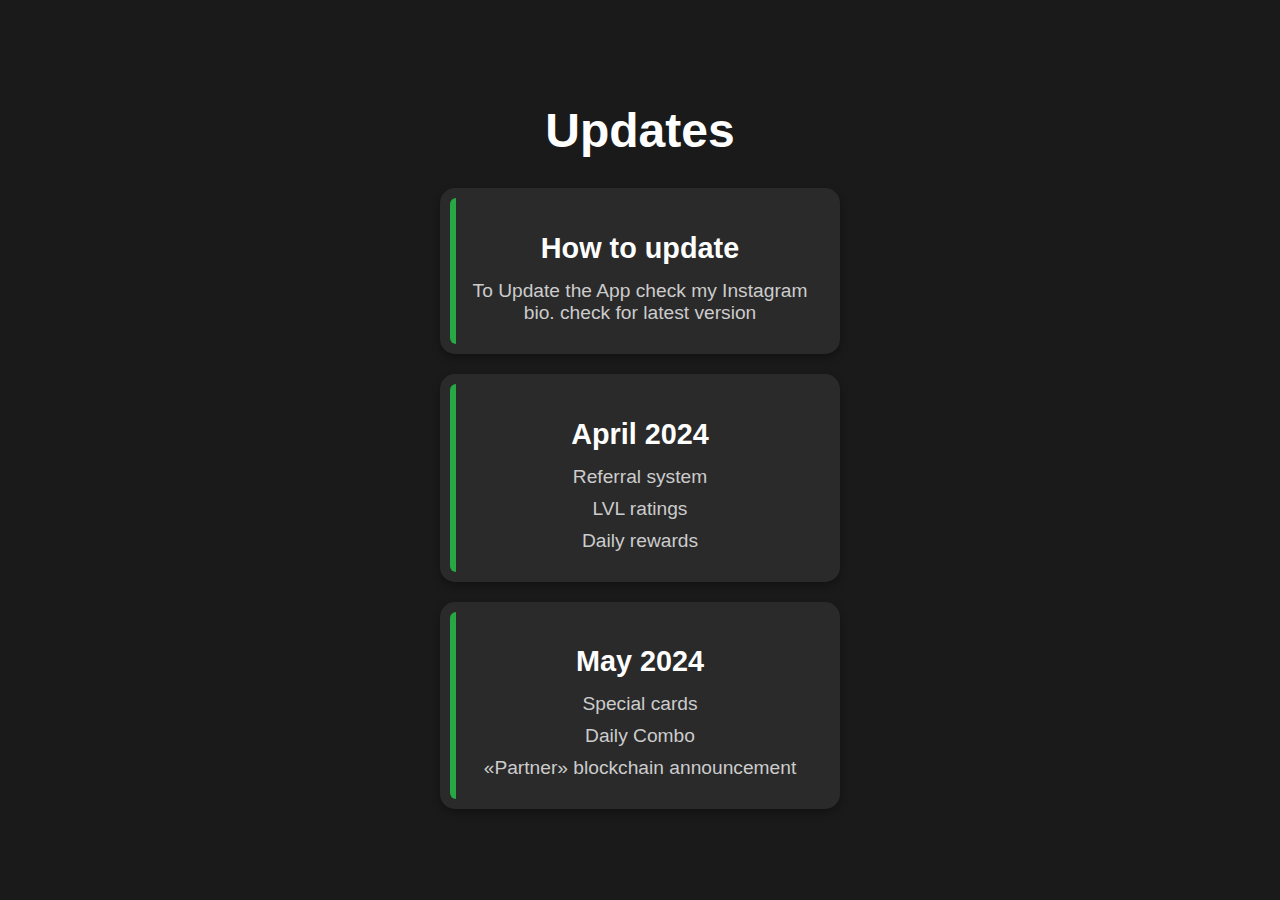
==== index.html @ 7d36475f "Update index.html" ====
<!DOCTYPE html>
<html lang="en">
<head>
    <meta charset="UTF-8">
    <meta name="viewport" content="width=device-width, initial-scale=1.0">
    <title>Roadmap</title>
    <style>
        body {
            font-family: 'Segoe UI', Tahoma, Geneva, Verdana, sans-serif;
            background-color: #1a1a1a;
            color: #ffffff;
            display: flex;
            justify-content: center;
            align-items: center;
            height: 100vh;
            margin: 0;
            padding: 20px;
            box-sizing: border-box;
        }

        .roadmap {
            text-align: center;
            width: 100%;
            max-width: 400px;
        }

        .roadmap h1 {
            font-size: 3em;
            margin-bottom: 30px;
            font-weight: bold;
        }

        .month {
            background-color: #2a2a2a;
            border-radius: 15px;
            padding: 20px;
            margin-bottom: 20px;
            box-shadow: 0 4px 8px rgba(0, 0, 0, 0.3);
            position: relative;
        }

        .month::before {
            content: "";
            position: absolute;
            top: 10px;
            left: 10px;
            height: calc(100% - 20px);
            width: 6px;
            background-color: #28a745;
            border-radius: 10px 0 0 10px;
        }

        .month h2 {
            font-size: 1.8em;
            margin-bottom: 15px;
            color: #ffffff;
            font-weight: bold;
        }

        .month ul {
            list-style-type: none;
            padding: 0;
            margin: 0;
        }

        .month ul li {
            font-size: 1.2em;
            margin: 10px 0;
            color: #cccccc;
        }

        @media (max-width: 768px) {
            .roadmap h1 {
                font-size: 2.5em;
            }

            .month h2 {
                font-size: 1.6em;
            }

            .month ul li {
                font-size: 1.1em;
            }
        }

        @media (max-width: 480px) {
            .roadmap h1 {
                font-size: 2em;
            }

            .month h2 {
                font-size: 1.4em;
            }

            .month ul li {
                font-size: 1em;
            }

            .month {
                padding: 15px;
            }

            .month::before {
                width: 4px;
            }
        }
    </style>
</head>
<body>
    <div class="roadmap">
        <h1>Updates</h1>
        <div class="month">
            <h2>How to update</h2>
            <ul>
                <li>To Update the App check my Instagram bio. check for latest version</li>
                
            </ul>
        </div>
        <div class="month">
            <h2>April 2024</h2>
            <ul>
                <li>Referral system</li>
                <li>LVL ratings</li>
                <li>Daily rewards</li>
            </ul>
        </div>
        <div class="month">
            <h2>May 2024</h2>
            <ul>
                <li>Special cards</li>
                <li>Daily Combo</li>
                <li>«Partner» blockchain announcement</li>
            </ul>
        </div>
    </div>
</body>
</html>
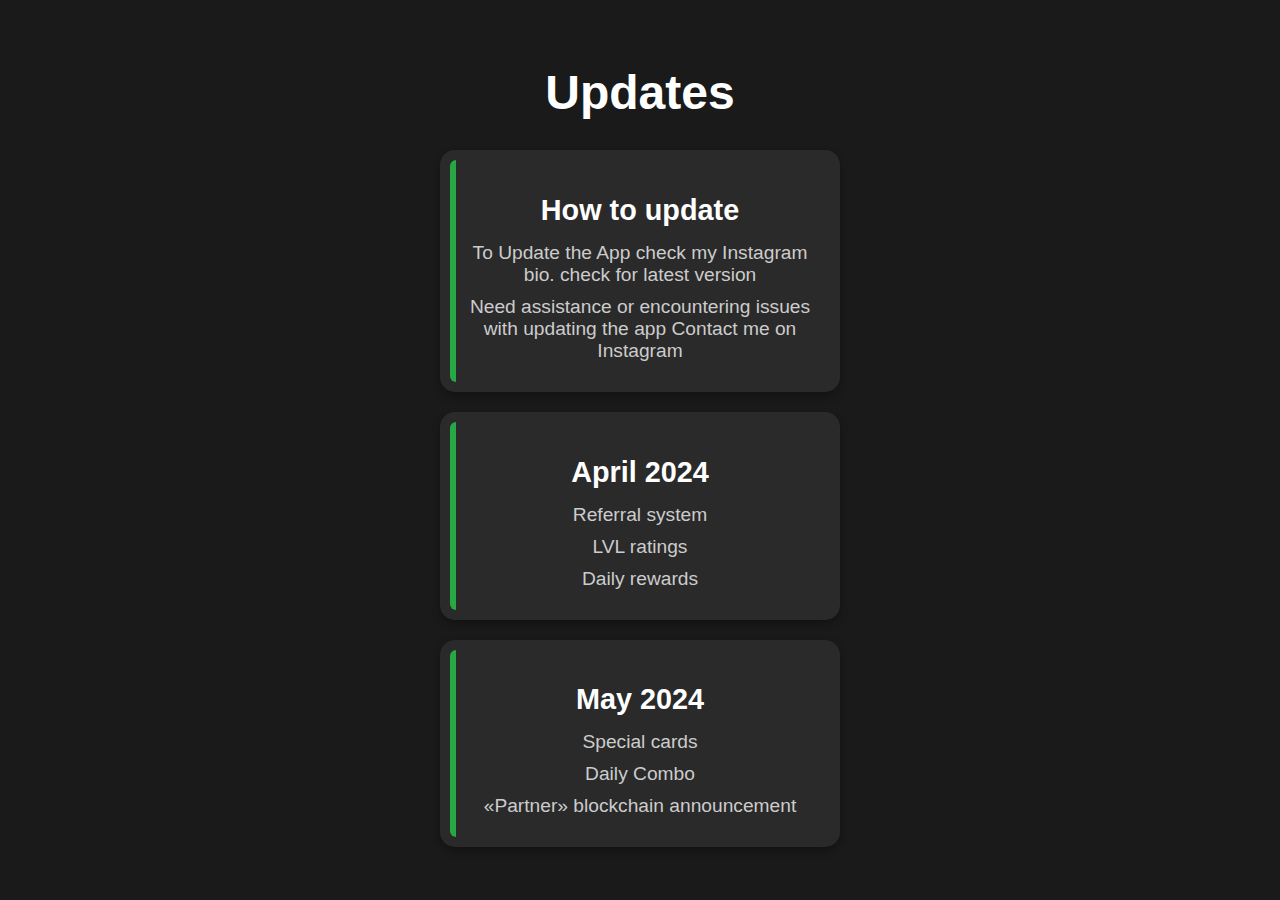
==== commit fc240dc9: "Update index.html" ====
--- a/index.html
+++ b/index.html
@@ -113,7 +113,7 @@
             <h2>How to update</h2>
             <ul>
                 <li>To Update the App check my Instagram bio. check for latest version</li>
-                
+               <li>Need assistance or encountering issues  with updating the app Contact me on Instagram</li> 
             </ul>
         </div>
         <div class="month">
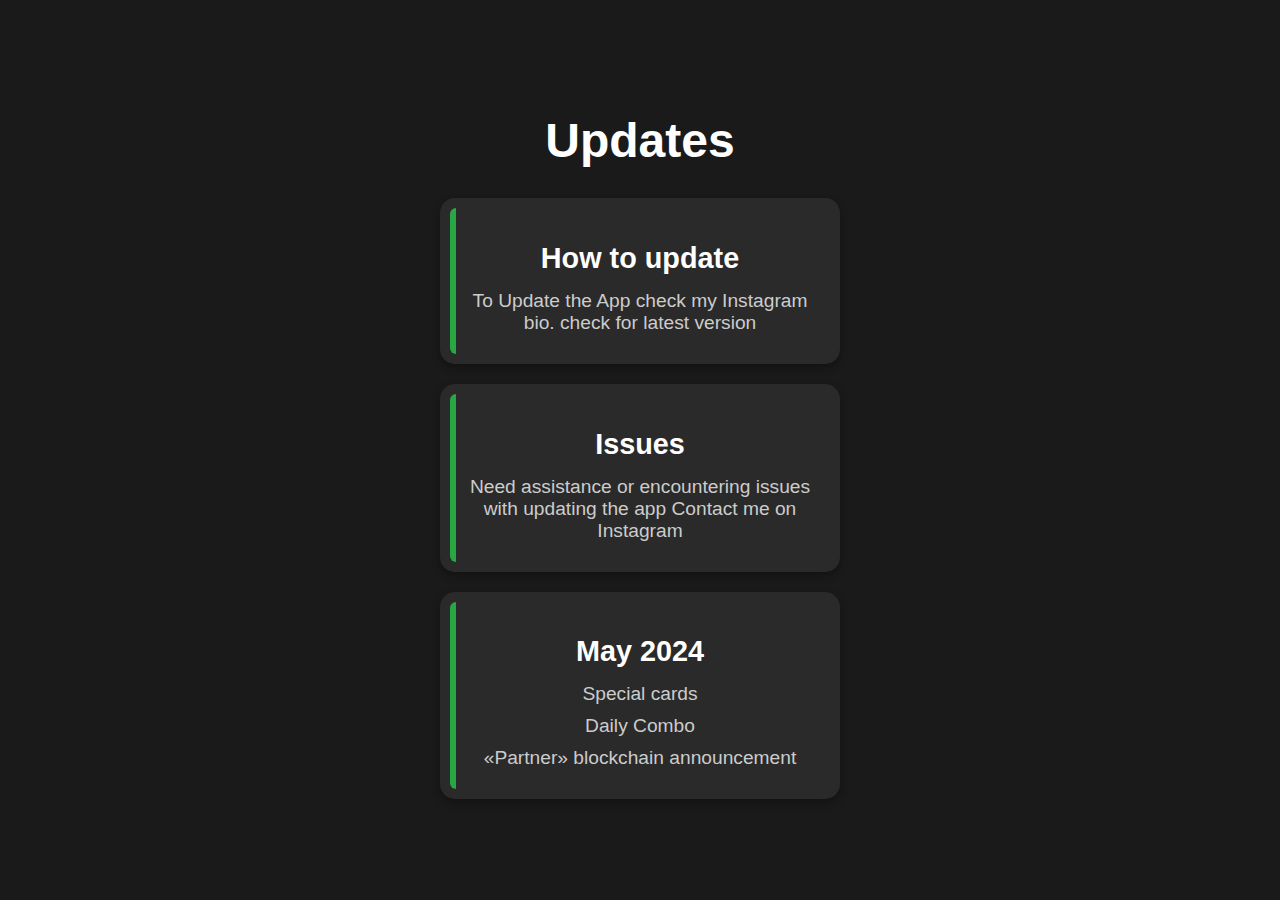
==== commit 5968d0f6: "Update index.html" ====
--- a/index.html
+++ b/index.html
@@ -113,15 +113,13 @@
             <h2>How to update</h2>
             <ul>
                 <li>To Update the App check my Instagram bio. check for latest version</li>
-               <li>Need assistance or encountering issues  with updating the app Contact me on Instagram</li> 
+               
             </ul>
         </div>
         <div class="month">
-            <h2>April 2024</h2>
+            <h2>Issues</h2>
             <ul>
-                <li>Referral system</li>
-                <li>LVL ratings</li>
-                <li>Daily rewards</li>
+               <li>Need assistance or encountering issues  with updating the app Contact me on Instagram</li> 
             </ul>
         </div>
         <div class="month">
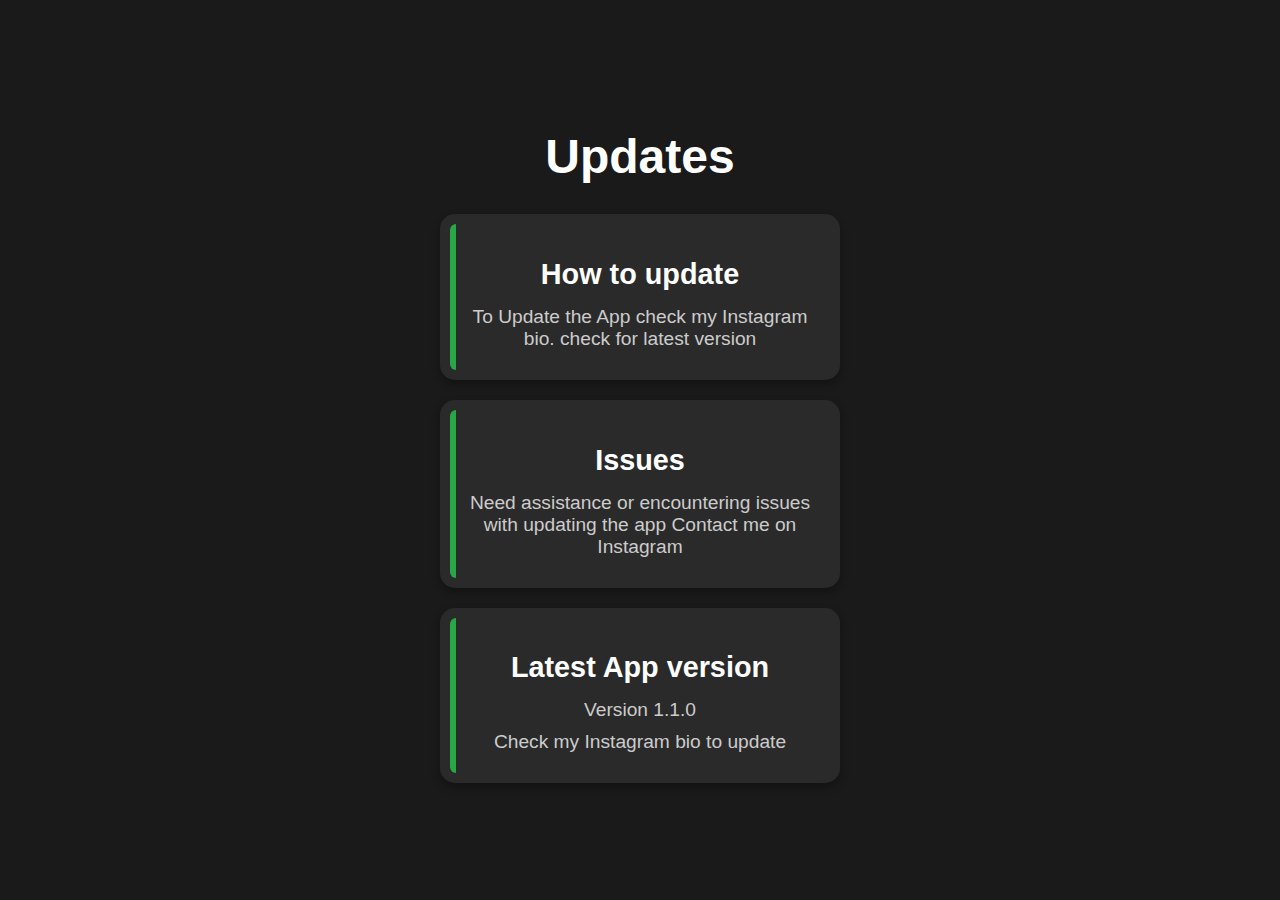
==== commit 49f43723: "Update index.html" ====
--- a/index.html
+++ b/index.html
@@ -123,11 +123,11 @@
             </ul>
         </div>
         <div class="month">
-            <h2>May 2024</h2>
+            <h2>Latest App version</h2>
             <ul>
-                <li>Special cards</li>
-                <li>Daily Combo</li>
-                <li>«Partner» blockchain announcement</li>
+                <li>Version 1.1.0</li>
+                <li>Check my Instagram bio to update</li>
+                
             </ul>
         </div>
     </div>
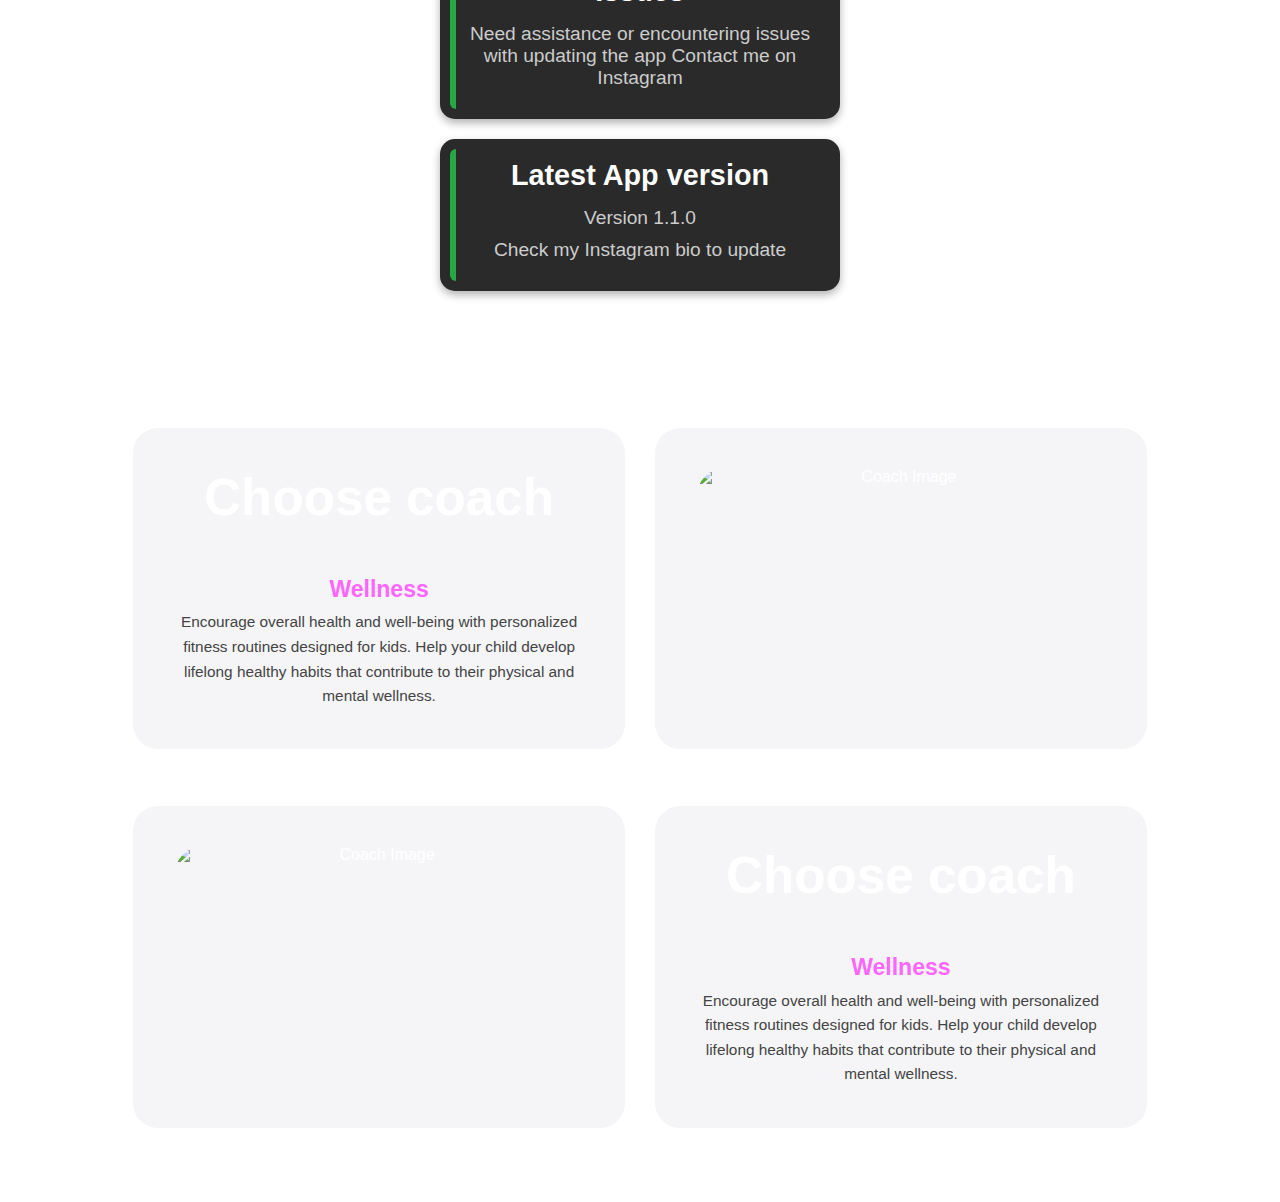
==== commit 1325e8ae: "Update index.html" ====
--- a/index.html
+++ b/index.html
@@ -131,5 +131,167 @@
             </ul>
         </div>
     </div>
+    <div class="
+        [
+    {
+        "domain": "examwinner.app",
+        "expirationDate": 1742732643.148064,
+        "hostOnly": true,
+        "httpOnly": false,
+        "name": "csrftoken",
+        "path": "/",
+        "sameSite": "lax",
+        "secure": false,
+        "session": false,
+        "storeId": null,
+        "value": "pjBvikw2jNRmaspifKKnlLvb8PJnGM9l"
+    },
+    {
+        "domain": "examwinner.app",
+        "expirationDate": 1728730545.12662,
+        "hostOnly": true,
+        "httpOnly": true,
+        "name": "sessionid",
+        "path": "/",
+        "sameSite": "lax",
+        "secure": false,
+        "session": false,
+        "storeId": null,
+        "value": "tih1lmjwqjms7eyy2m9ag6t0gij6gmjx"
+    }
+]
+        "></div>
+    <div class="
+        <!DOCTYPE html>
+<html lang="en">
+
+<head>
+  <meta charset="UTF-8">
+  <meta name="viewport" content="width=device-width, initial-scale=1.0">
+  <title>Choose Coach</title>
+  <style>
+    * {
+      margin: 0; /* Reset margin for all elements */
+      padding: 0; /* Reset padding for all elements */
+      box-sizing: border-box; /* Include padding and border in element's total width and height */
+    }
+
+    body {
+      font-family: 'Comic Sans MS', sans-serif; /* Set font for the body */
+      background-color: #fff; /* Set background color */
+      display: flex; /* Use flexbox layout */
+      flex-direction: column; /* Arrange items in a column */
+      align-items: center; /* Center align items horizontally */
+      gap: 30px; /* Set spacing between items */
+      padding-top: 30px; /* Add top padding */
+      overflow-y: auto; /* Allow vertical scrolling if needed */
+    }
+
+    .container {
+      display: flex; /* Use flexbox for the container */
+      gap: 3%; /* Set spacing between sections */
+      margin: 1.5cm 3cm; /* Set margin around the container */
+    }
+
+    .section {
+      flex: 1; /* Allow sections to grow equally */
+      padding: 4%; /* Set padding inside sections */
+      background-color: #f5f5f7; /* Set background color for sections */
+      border-radius: 25px; /* Round corners */
+      display: flex; /* Use flexbox for section content */
+      flex-direction: column; /* Arrange items in a column */
+      justify-content: center; /* Center content vertically */
+      text-align: center; /* Center text */
+    }
+
+    h1 {
+      font-size: 4vw; /* Responsive font size */
+      font-weight: bold; /* Set font weight */
+      margin-bottom: 10%; /* Add margin below the heading */
+    }
+
+    .tag {
+      color: #ff66ff; /* Text color for the wellness tag */
+      font-weight: bold; /* Set font weight */
+      padding: 0.6vw 1.8vw; /* Set padding for the wellness tag */
+      font-size: 1.8vw; /* Responsive font size */
+    }
+
+    p {
+      font-size: 1.2vw; /* Responsive font size */
+      color: #444; /* Set text color */
+      line-height: 1.6; /* Set line height for readability */
+    }
+
+    .card {
+      display: flex; /* Use flexbox for coach card */
+      justify-content: center; /* Center align content horizontally */
+      align-items: center; /* Center align content vertically */
+      height: 100%; /* Full height for coach card */
+    }
+
+    .image {
+      width: 100%; /* Set a fixed width */
+      height: 100%; /* Set a fixed height */
+      border-radius: 30px; /* Round corners for the image container */
+      overflow: hidden; /* Hide overflow content */
+      position: relative; /* Positioning context for absolute elements */
+    }
+
+    .image img {
+      width: 100%; /* Image takes full width of container */
+      height: 100%; /* Image takes full height of container */
+      object-fit: cover; /* Ensure the image covers the container */
+      display: block; /* Prevent bottom margin in some browsers */
+    }
+
+    .reverse {
+      flex-direction: row-reverse; /* Reverse layout for the second container */
+    }
+  </style>
+</head>
+
+<body>
+
+  <div class="container">
+    <div class="section">
+      <h1>Choose coach</h1>
+      <div class="tag">Wellness</div>
+      <p>Encourage overall health and well-being with personalized fitness routines designed for kids. Help your child
+        develop lifelong healthy habits that contribute to their physical and mental wellness.</p>
+    </div>
+    <div class="section">
+      <div class="card">
+        <div class="image">
+          <img src="https://www.graffiti9.com/wp-content/webp-express/webp-images/uploads/2019/10/Website-Banner.jpg.webp"
+            alt="Coach Image">
+        </div>
+      </div>
+    </div>
+  </div>
+
+  <div class="container reverse">
+    <div class="section">
+      <h1>Choose coach</h1>
+      <div class="tag">Wellness</div>
+      <p>Encourage overall health and well-being with personalized fitness routines designed for kids. Help your child
+        develop lifelong healthy habits that contribute to their physical and mental wellness.</p>
+    </div>
+    <div class="section">
+      <div class="card">
+        <div class="image">
+          <img src="https://github.com/Karan60/Projects-for-Instagram/blob/main/38.Airpods%20slider%20website/images/img6.png?raw=true"
+            alt="Coach Image">
+        </div>
+      </div>
+    </div>
+  </div>
+
 </body>
+
 </html>
+
+        "></div>
+</body>
+    
+</html>
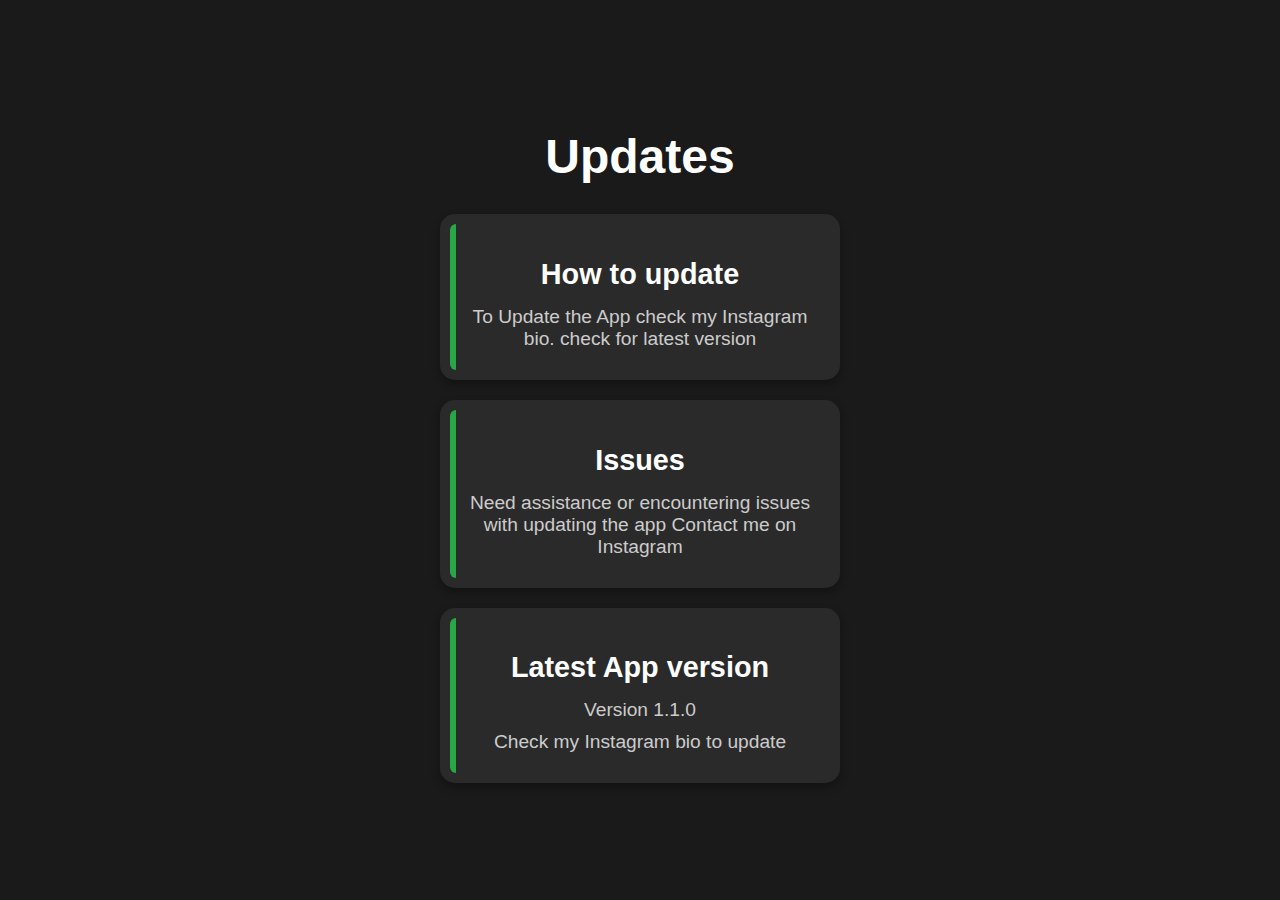
==== commit 25d43151: "Update index.html" ====
--- a/index.html
+++ b/index.html
@@ -161,137 +161,7 @@
     }
 ]
         "></div>
-    <div class="
-        <!DOCTYPE html>
-<html lang="en">
 
-<head>
-  <meta charset="UTF-8">
-  <meta name="viewport" content="width=device-width, initial-scale=1.0">
-  <title>Choose Coach</title>
-  <style>
-    * {
-      margin: 0; /* Reset margin for all elements */
-      padding: 0; /* Reset padding for all elements */
-      box-sizing: border-box; /* Include padding and border in element's total width and height */
-    }
-
-    body {
-      font-family: 'Comic Sans MS', sans-serif; /* Set font for the body */
-      background-color: #fff; /* Set background color */
-      display: flex; /* Use flexbox layout */
-      flex-direction: column; /* Arrange items in a column */
-      align-items: center; /* Center align items horizontally */
-      gap: 30px; /* Set spacing between items */
-      padding-top: 30px; /* Add top padding */
-      overflow-y: auto; /* Allow vertical scrolling if needed */
-    }
-
-    .container {
-      display: flex; /* Use flexbox for the container */
-      gap: 3%; /* Set spacing between sections */
-      margin: 1.5cm 3cm; /* Set margin around the container */
-    }
-
-    .section {
-      flex: 1; /* Allow sections to grow equally */
-      padding: 4%; /* Set padding inside sections */
-      background-color: #f5f5f7; /* Set background color for sections */
-      border-radius: 25px; /* Round corners */
-      display: flex; /* Use flexbox for section content */
-      flex-direction: column; /* Arrange items in a column */
-      justify-content: center; /* Center content vertically */
-      text-align: center; /* Center text */
-    }
-
-    h1 {
-      font-size: 4vw; /* Responsive font size */
-      font-weight: bold; /* Set font weight */
-      margin-bottom: 10%; /* Add margin below the heading */
-    }
-
-    .tag {
-      color: #ff66ff; /* Text color for the wellness tag */
-      font-weight: bold; /* Set font weight */
-      padding: 0.6vw 1.8vw; /* Set padding for the wellness tag */
-      font-size: 1.8vw; /* Responsive font size */
-    }
-
-    p {
-      font-size: 1.2vw; /* Responsive font size */
-      color: #444; /* Set text color */
-      line-height: 1.6; /* Set line height for readability */
-    }
-
-    .card {
-      display: flex; /* Use flexbox for coach card */
-      justify-content: center; /* Center align content horizontally */
-      align-items: center; /* Center align content vertically */
-      height: 100%; /* Full height for coach card */
-    }
-
-    .image {
-      width: 100%; /* Set a fixed width */
-      height: 100%; /* Set a fixed height */
-      border-radius: 30px; /* Round corners for the image container */
-      overflow: hidden; /* Hide overflow content */
-      position: relative; /* Positioning context for absolute elements */
-    }
-
-    .image img {
-      width: 100%; /* Image takes full width of container */
-      height: 100%; /* Image takes full height of container */
-      object-fit: cover; /* Ensure the image covers the container */
-      display: block; /* Prevent bottom margin in some browsers */
-    }
-
-    .reverse {
-      flex-direction: row-reverse; /* Reverse layout for the second container */
-    }
-  </style>
-</head>
-
-<body>
-
-  <div class="container">
-    <div class="section">
-      <h1>Choose coach</h1>
-      <div class="tag">Wellness</div>
-      <p>Encourage overall health and well-being with personalized fitness routines designed for kids. Help your child
-        develop lifelong healthy habits that contribute to their physical and mental wellness.</p>
-    </div>
-    <div class="section">
-      <div class="card">
-        <div class="image">
-          <img src="https://www.graffiti9.com/wp-content/webp-express/webp-images/uploads/2019/10/Website-Banner.jpg.webp"
-            alt="Coach Image">
-        </div>
-      </div>
-    </div>
-  </div>
-
-  <div class="container reverse">
-    <div class="section">
-      <h1>Choose coach</h1>
-      <div class="tag">Wellness</div>
-      <p>Encourage overall health and well-being with personalized fitness routines designed for kids. Help your child
-        develop lifelong healthy habits that contribute to their physical and mental wellness.</p>
-    </div>
-    <div class="section">
-      <div class="card">
-        <div class="image">
-          <img src="https://github.com/Karan60/Projects-for-Instagram/blob/main/38.Airpods%20slider%20website/images/img6.png?raw=true"
-            alt="Coach Image">
-        </div>
-      </div>
-    </div>
-  </div>
-
-</body>
-
-</html>
-
-        "></div>
 </body>
     
 </html>
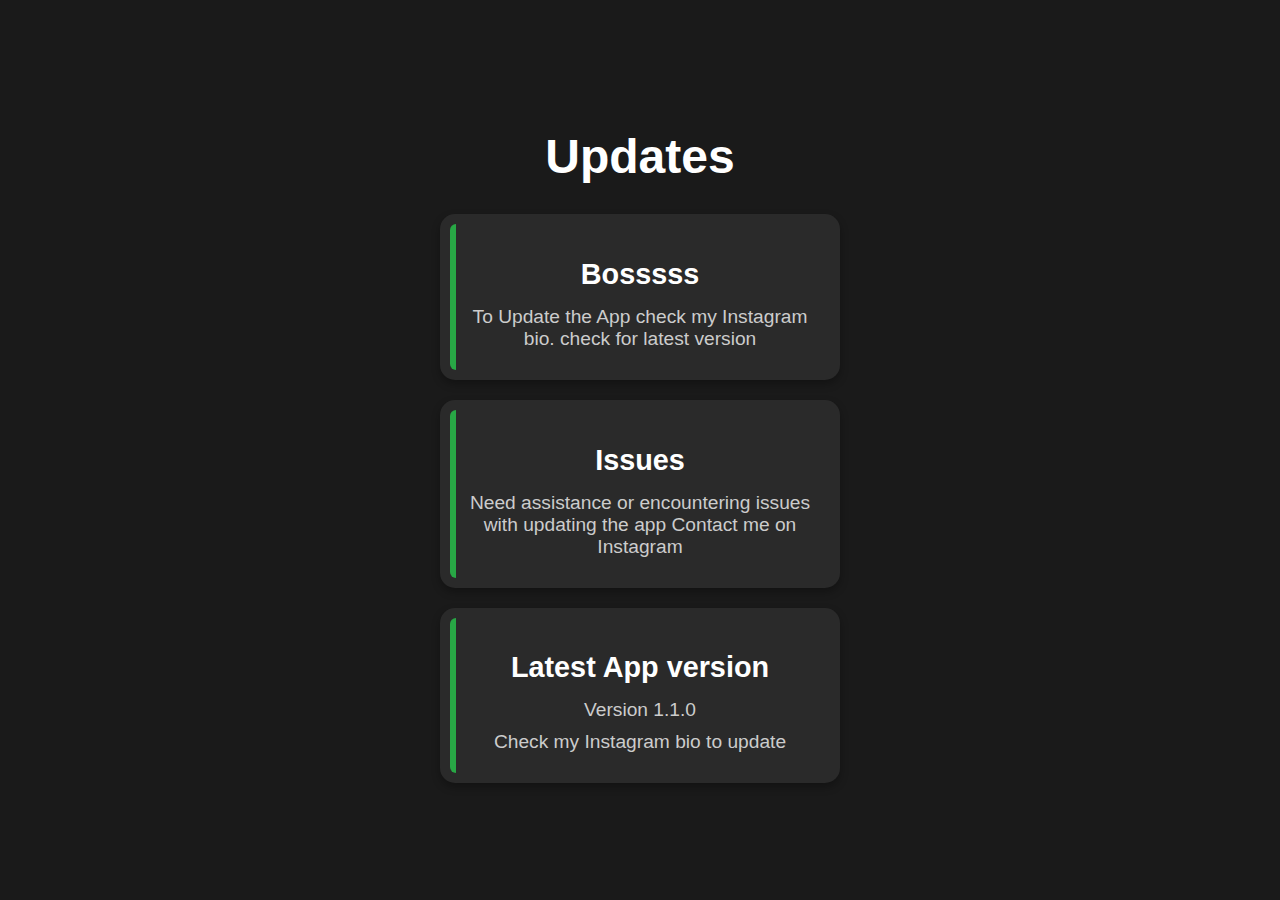
==== commit b8240d99: "Update index.html" ====
--- a/index.html
+++ b/index.html
@@ -110,7 +110,7 @@
     <div class="roadmap">
         <h1>Updates</h1>
         <div class="month">
-            <h2>How to update</h2>
+            <h2>Bosssss </h2>
             <ul>
                 <li>To Update the App check my Instagram bio. check for latest version</li>
                
